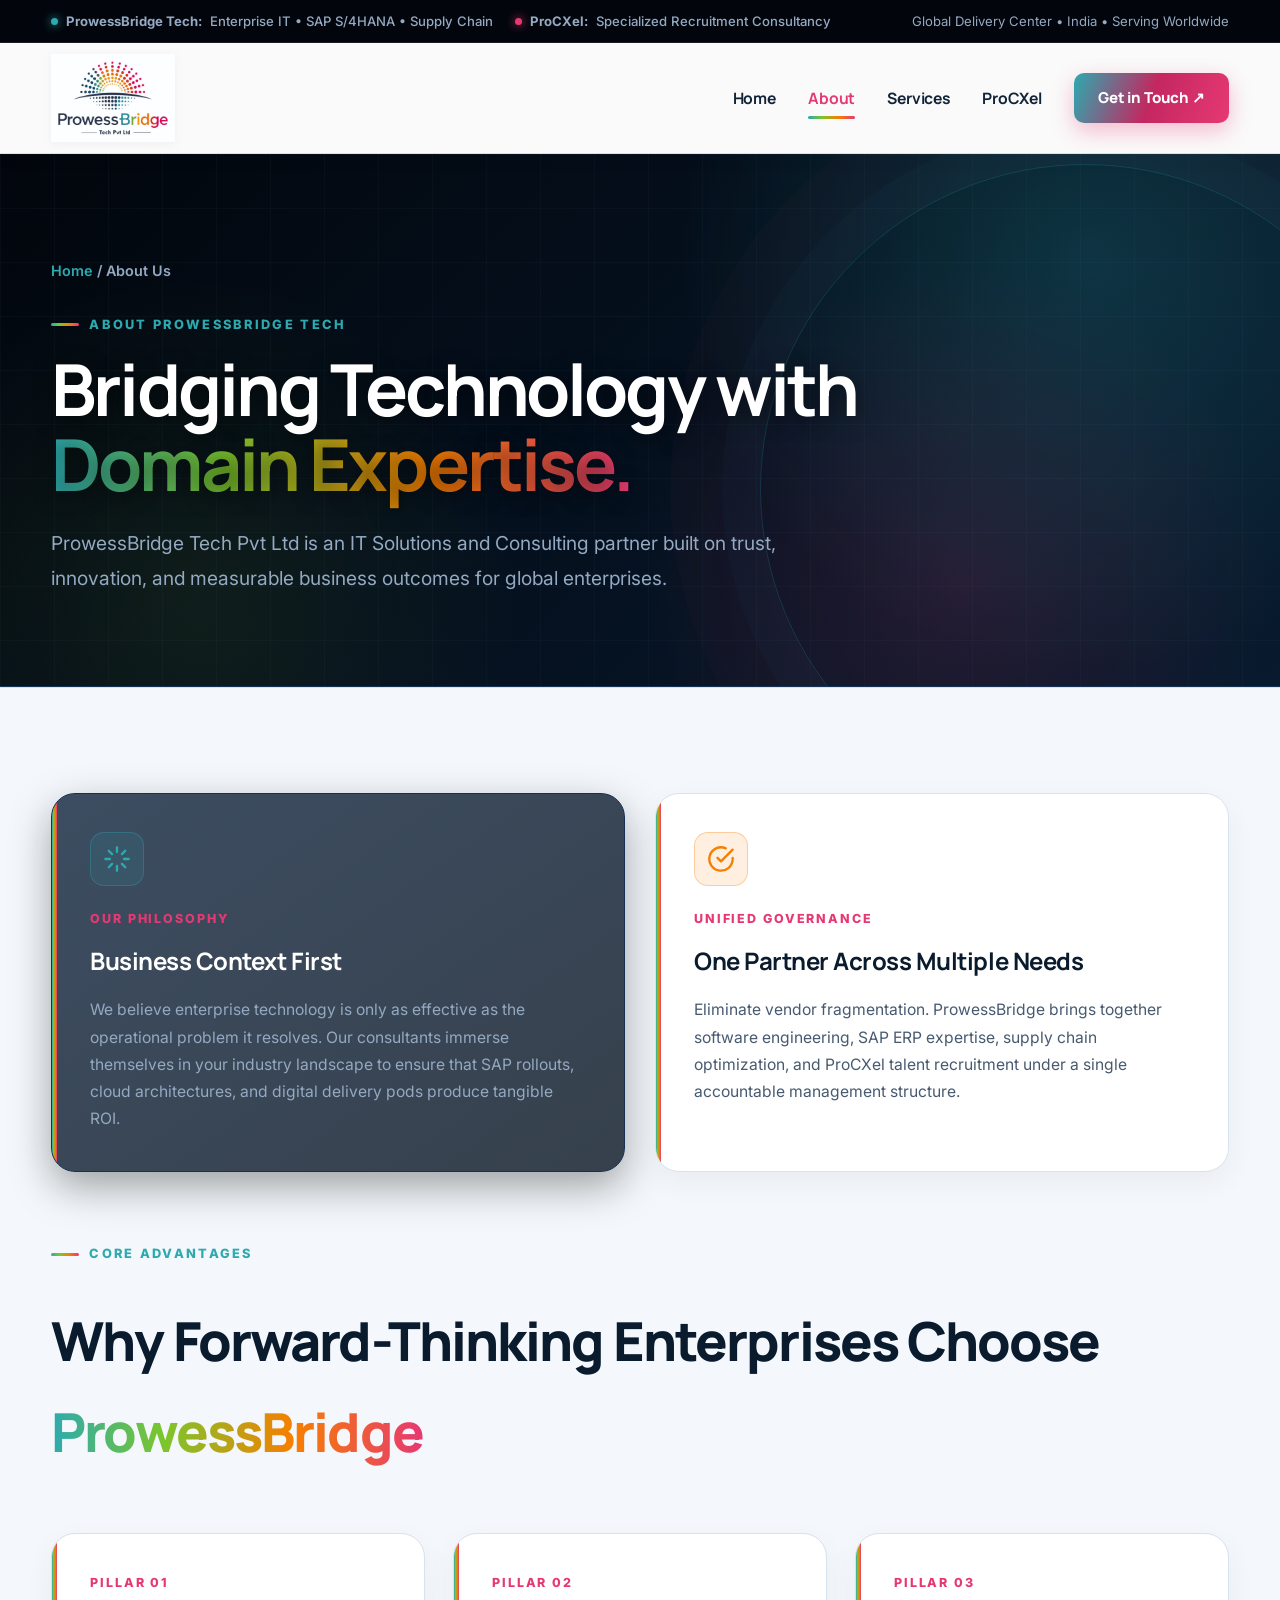
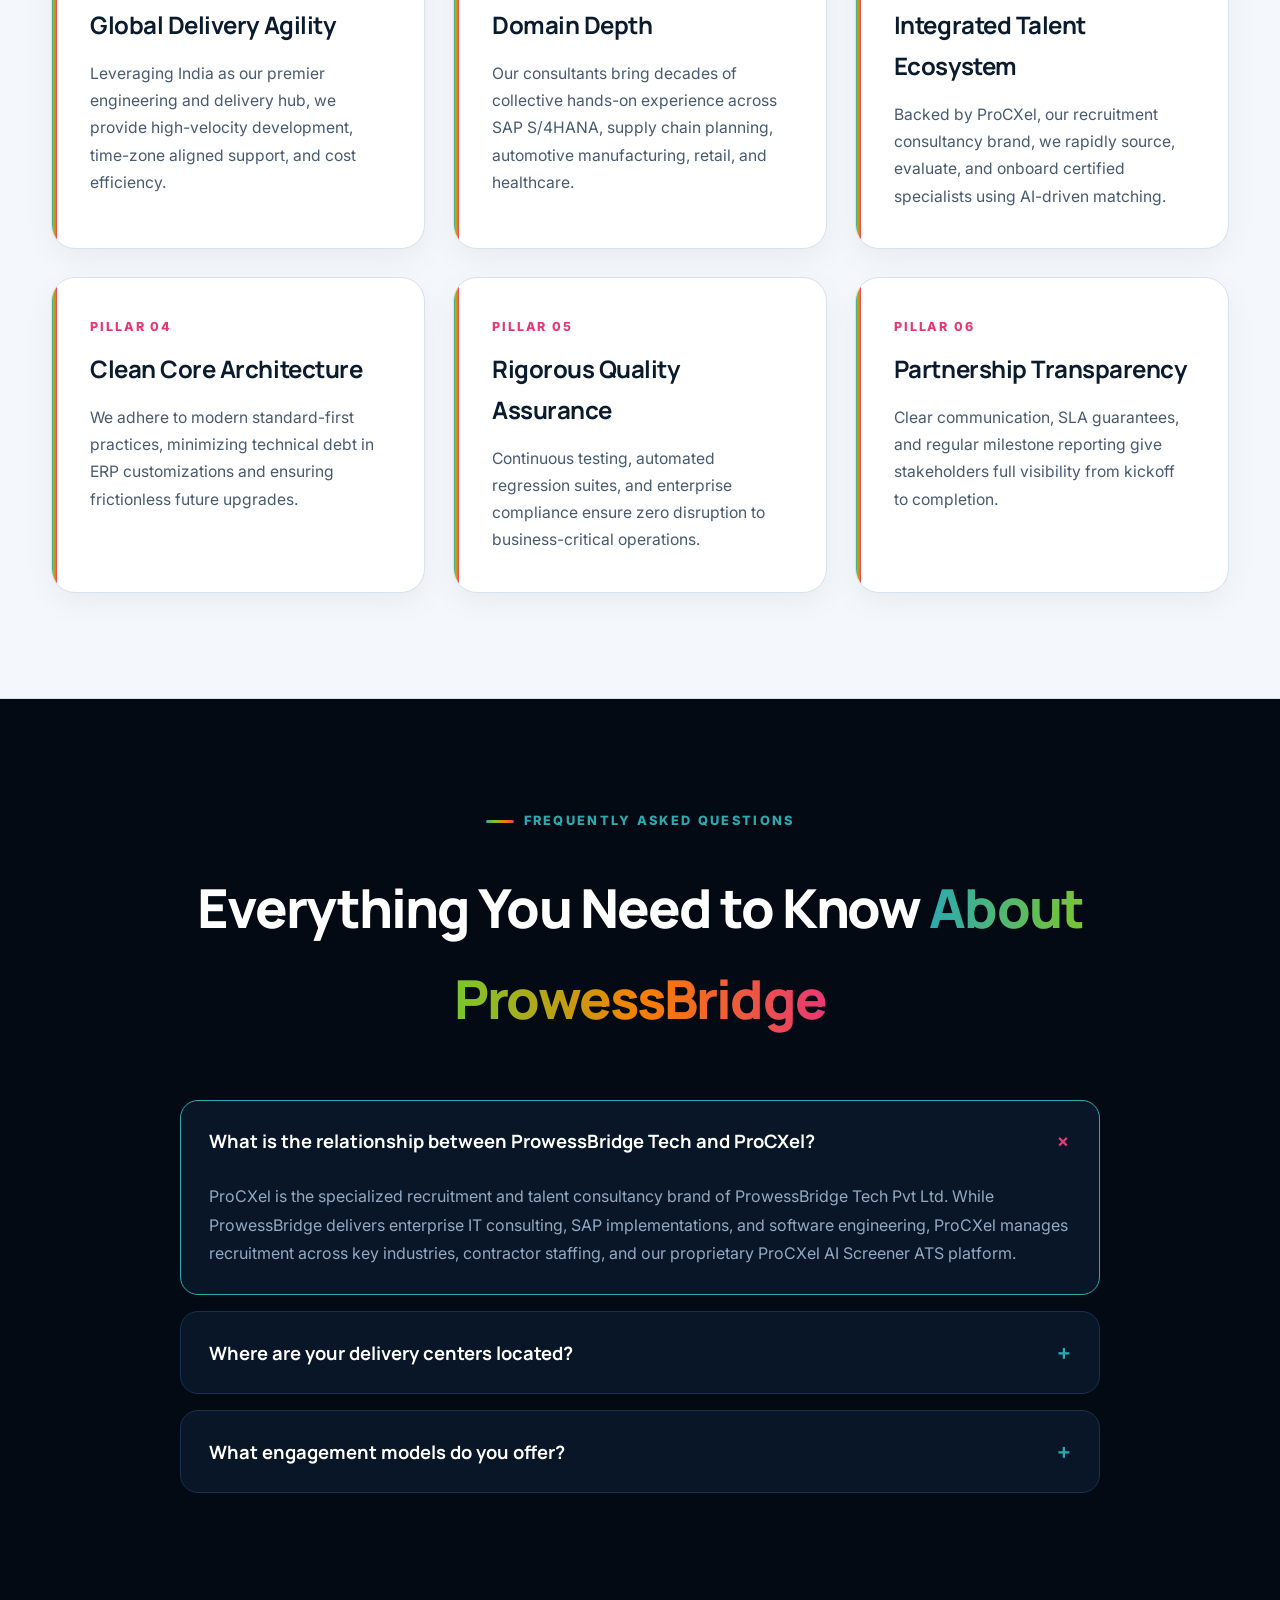
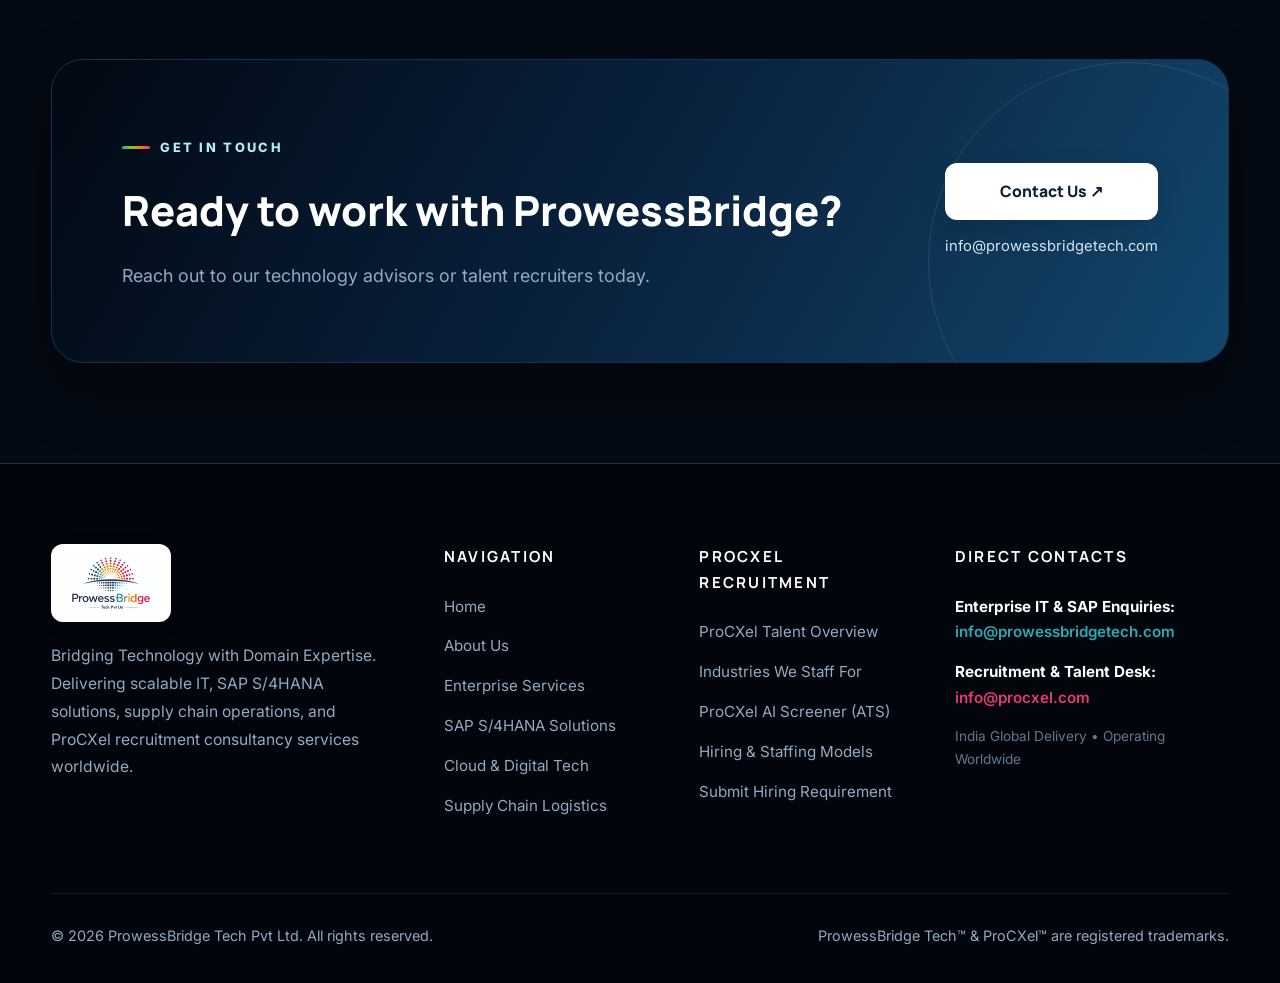
==== about.html @ e3b8aa5f "Initial commit of ProwessBridge Tech website" ====
<!DOCTYPE html>
<html lang="en">
<head>
  <meta charset="UTF-8">
  <meta name="viewport" content="width=device-width, initial-scale=1.0">
  <meta name="description" content="Learn about ProwessBridge Tech Pvt Ltd, our vision, mission, and enterprise capabilities.">
  <title>About Us & Core Mission | ProwessBridge Tech Pvt Ltd</title>
  <link rel="icon" type="image/png" href="assets/favicon.png">
  <link rel="preconnect" href="https://fonts.googleapis.com">
  <link rel="preconnect" href="https://fonts.gstatic.com" crossorigin>
  <link href="https://fonts.googleapis.com/css2?family=Inter:wght@400;500;600;700&family=Manrope:wght@600;700;800&display=swap" rel="stylesheet">
  <link rel="stylesheet" href="styles.css">
</head>
<body>

  <!-- TOP TICKER BAR -->
  <div class="top-bar">
    <div class="container top-bar-in">
      <div class="badges">
        <span class="badge-item"><span class="dot"></span> <strong>ProwessBridge Tech:</strong> Enterprise IT • SAP S/4HANA • Supply Chain</span>
        <span class="badge-item"><span class="dot" style="background:var(--pink); box-shadow:0 0 10px var(--pink);"></span> <strong>ProCXel:</strong> Specialized Recruitment Consultancy</span>
      </div>
      <div>
        <span>Global Delivery Center • India • Serving Worldwide</span>
      </div>
    </div>
  </div>

  <!-- NAVIGATION BAR -->
  <header>
    <div class="container nav-container">
      <a href="index.html" class="logo-wrapper" title="ProwessBridge Tech Pvt Ltd">
        <img src="assets/prowessbridge-logo-crop.png" alt="ProwessBridge Tech Pvt Ltd Official Logo">
      </a>
      
      <button class="hamburger" aria-label="Toggle navigation menu" aria-expanded="false">☰</button>
      
      <nav class="main-nav">
        <a href="index.html" class="">Home</a>
        <a href="about.html" class="active">About</a>
        <a href="services.html" class="">Services</a>
        <a href="procxel.html" class="">ProCXel</a>
        <a href="#contact" class="btn-nav">Get in Touch ↗</a>
      </nav>
    </div>
  </header>


  <section class="page-hero">
    <div class="container">
      <div class="breadcrumb"><a href="index.html">Home</a> / About Us</div>
      <div class="kicker"><span class="kicker-bar"></span> ABOUT PROWESSBRIDGE TECH</div>
      <h1>Bridging Technology with <span class="gradient-text">Domain Expertise.</span></h1>
      <p>ProwessBridge Tech Pvt Ltd is an IT Solutions and Consulting partner built on trust, innovation, and measurable business outcomes for global enterprises.</p>
    </div>
  </section>

  <section class="section section-light">
    <div class="container">
      <div class="grid-2" style="margin-bottom:65px;">
        <div class="card card-dark">
          <div class="icon-badge"><svg xmlns="http://www.w3.org/2000/svg" width="28" height="28" viewBox="0 0 24 24" fill="none" stroke="currentColor" stroke-width="2" stroke-linecap="round" stroke-linejoin="round"><path d="M12 2v4"/><path d="M12 18v4"/><path d="M4.93 4.93l2.83 2.83"/><path d="M16.24 16.24l2.83 2.83"/><path d="M2 12h4"/><path d="M18 12h4"/><path d="M4.93 19.07l2.83-2.83"/><path d="M16.24 7.76l2.83-2.83"/></svg></div>
          <span class="card-tag">OUR PHILOSOPHY</span>
          <h3>Business Context First</h3>
          <p>We believe enterprise technology is only as effective as the operational problem it resolves. Our consultants immerse themselves in your industry landscape to ensure that SAP rollouts, cloud architectures, and digital delivery pods produce tangible ROI.</p>
        </div>
        
        <div class="card">
          <div class="icon-badge orange"><svg xmlns="http://www.w3.org/2000/svg" width="28" height="28" viewBox="0 0 24 24" fill="none" stroke="currentColor" stroke-width="2" stroke-linecap="round" stroke-linejoin="round"><path d="M22 11.08V12a10 10 0 1 1-5.93-9.14"/><polyline points="22 4 12 14.01 9 11.01"/></svg></div>
          <span class="card-tag">UNIFIED GOVERNANCE</span>
          <h3>One Partner Across Multiple Needs</h3>
          <p>Eliminate vendor fragmentation. ProwessBridge brings together software engineering, SAP ERP expertise, supply chain optimization, and ProCXel talent recruitment under a single accountable management structure.</p>
        </div>
      </div>

      <div class="section-header">
        <div class="kicker"><span class="kicker-bar"></span> CORE ADVANTAGES</div>
        <h2>Why Forward-Thinking Enterprises Choose <span class="gradient-text">ProwessBridge</span></h2>
      </div>

      <div class="grid-3">
        <div class="card">
          <span class="card-tag">PILLAR 01</span>
          <h3>Global Delivery Agility</h3>
          <p>Leveraging India as our premier engineering and delivery hub, we provide high-velocity development, time-zone aligned support, and cost efficiency.</p>
        </div>
        <div class="card">
          <span class="card-tag">PILLAR 02</span>
          <h3>Domain Depth</h3>
          <p>Our consultants bring decades of collective hands-on experience across SAP S/4HANA, supply chain planning, automotive manufacturing, retail, and healthcare.</p>
        </div>
        <div class="card">
          <span class="card-tag">PILLAR 03</span>
          <h3>Integrated Talent Ecosystem</h3>
          <p>Backed by ProCXel, our recruitment consultancy brand, we rapidly source, evaluate, and onboard certified specialists using AI-driven matching.</p>
        </div>
        <div class="card">
          <span class="card-tag">PILLAR 04</span>
          <h3>Clean Core Architecture</h3>
          <p>We adhere to modern standard-first practices, minimizing technical debt in ERP customizations and ensuring frictionless future upgrades.</p>
        </div>
        <div class="card">
          <span class="card-tag">PILLAR 05</span>
          <h3>Rigorous Quality Assurance</h3>
          <p>Continuous testing, automated regression suites, and enterprise compliance ensure zero disruption to business-critical operations.</p>
        </div>
        <div class="card">
          <span class="card-tag">PILLAR 06</span>
          <h3>Partnership Transparency</h3>
          <p>Clear communication, SLA guarantees, and regular milestone reporting give stakeholders full visibility from kickoff to completion.</p>
        </div>
      </div>
    </div>
  </section>

  <!-- FAQ SECTION -->
  <section class="section">
    <div class="container" style="max-width:920px;">
      <div class="section-header" style="text-align:center;">
        <div class="kicker"><span class="kicker-bar"></span> FREQUENTLY ASKED QUESTIONS</div>
        <h2>Everything You Need to Know <span class="gradient-text">About ProwessBridge</span></h2>
      </div>

      <div class="faq-container">
        <div class="faq-item open">
          <button class="faq-question">What is the relationship between ProwessBridge Tech and ProCXel?<span class="faq-icon">+</span></button>
          <div class="faq-answer">
            ProCXel is the specialized recruitment and talent consultancy brand of ProwessBridge Tech Pvt Ltd. While ProwessBridge delivers enterprise IT consulting, SAP implementations, and software engineering, ProCXel manages recruitment across key industries, contractor staffing, and our proprietary ProCXel AI Screener ATS platform.
          </div>
        </div>

        <div class="faq-item">
          <button class="faq-question">Where are your delivery centers located?<span class="faq-icon">+</span></button>
          <div class="faq-answer">
            Our primary delivery and technology center is located in India, supported by dedicated client engagement leads serving organizations across North America, Europe, the Middle East, and Asia-Pacific.
          </div>
        </div>

        <div class="faq-item">
          <button class="faq-question">What engagement models do you offer?<span class="faq-icon">+</span></button>
          <div class="faq-answer">
            We offer flexible engagement models tailored to client needs, including Fixed-Price Project Delivery, Time & Materials (T&M), Dedicated Offshore Pods, Application Managed Services (AMS) with 24/7 SLAs, and Contract/Permanent Staffing through ProCXel.
          </div>
        </div>
      </div>
    </div>
  </section>

  <!-- CTA BANNER -->
  <section class="cta-section" id="contact">
    <div class="container">
      <div class="cta-container">
        <div class="cta-text">
          <div class="kicker" style="color:#b2eff2"><span class="kicker-bar"></span> GET IN TOUCH</div>
          <h2>Ready to work with ProwessBridge?</h2>
          <p>Reach out to our technology advisors or talent recruiters today.</p>
        </div>
        <div style="display:flex; flex-direction:column; gap:14px; position:relative; z-index:2;">
          <a href="index.html#contact" class="btn btn-white">Contact Us ↗</a>
          <a href="mailto:info@prowessbridgetech.com" style="color:#d8e5f2; font-size:0.92rem; text-align:center;">info@prowessbridgetech.com</a>
        </div>
      </div>
    </div>
  </section>


  <!-- FOOTER -->
  <footer id="site-footer">
    <div class="container">
      <div class="footer-grid">
        <div class="footer-brand">
          <img src="assets/prowessbridge-logo-crop.png" alt="ProwessBridge Tech Logo">
          <p>Bridging Technology with Domain Expertise. Delivering scalable IT, SAP S/4HANA solutions, supply chain operations, and ProCXel recruitment consultancy services worldwide.</p>
        </div>
        
        <div class="footer-col">
          <h4>Navigation</h4>
          <a href="index.html">Home</a>
          <a href="about.html">About Us</a>
          <a href="services.html">Enterprise Services</a>
          <a href="services.html#sap">SAP S/4HANA Solutions</a>
          <a href="services.html#tech">Cloud & Digital Tech</a>
          <a href="services.html#supply-chain">Supply Chain Logistics</a>
        </div>
        
        <div class="footer-col">
          <h4>ProCXel Recruitment</h4>
          <a href="procxel.html">ProCXel Talent Overview</a>
          <a href="procxel.html#industries-served">Industries We Staff For</a>
          <a href="procxel.html#screener">ProCXel AI Screener (ATS)</a>
          <a href="procxel.html#models">Hiring & Staffing Models</a>
          <a href="procxel.html#hire">Submit Hiring Requirement</a>
        </div>
        
        <div class="footer-col">
          <h4>Direct Contacts</h4>
          <p style="margin-bottom:14px;">
            <strong style="color:#ffffff;">Enterprise IT & SAP Enquiries:</strong><br>
            <a href="mailto:info@prowessbridgetech.com" style="color:var(--teal); font-weight:600;">info@prowessbridgetech.com</a>
          </p>
          <p style="margin-bottom:14px;">
            <strong style="color:#ffffff;">Recruitment & Talent Desk:</strong><br>
            <a href="mailto:info@procxel.com" style="color:var(--pink); font-weight:600;">info@procxel.com</a>
          </p>
          <p style="font-size:0.85rem; color:var(--text-dim); margin-top:14px;">
            India Global Delivery • Operating Worldwide
          </p>
        </div>
      </div>
      
      <div class="footer-bottom">
        <span>© 2026 ProwessBridge Tech Pvt Ltd. All rights reserved.</span>
        <span>ProwessBridge Tech™ & ProCXel™ are registered trademarks.</span>
      </div>
    </div>
  </footer>
  <script src="script.js"></script>

</body>
</html>
---- styles.css ----
/* ============================================================
   ProwessBridge Tech & ProCXel — Ultra-Clear Luxury Tech Design System
   Version: 18.0 Visual Enhancement Masterpiece
   Theme: Obsidian & Sapphire Dark + Crystal Clean Executive Contrast
   Palette:
     - Obsidian Dark: #030812 (Deep Background)
     - Sapphire Slate: #071322 (Section Alt)
     - Glass Card: rgba(13, 29, 49, 0.75) / Solid: #0b1e33
     - Glow Borders: rgba(44, 170, 176, 0.28)
     - Brand Teal: #2caab0 (Glow: rgba(44, 170, 176, 0.35))
     - Brand Green: #7bc62d (Glow: rgba(123, 198, 45, 0.35))
     - Brand Orange: #f77f00 (Glow: rgba(247, 127, 0, 0.35))
     - Brand Pink: #e63973 (Glow: rgba(230, 57, 115, 0.35))
   ============================================================ */

:root {
  /* Dark Canvas */
  --bg-main: #040a14;
  --bg-darker: #02060c;
  --bg-surface: #071526;
  --bg-surface-2: #0b1e36;
  --bg-card: rgba(11, 28, 48, 0.7);
  --bg-card-solid: #0d223a;
  --bg-card-hover: #122c4b;
  
  /* Borders & Glass */
  --border-glass: rgba(255, 255, 255, 0.09);
  --border-card: #163252;
  --border-glow: rgba(44, 170, 176, 0.35);
  
  /* Typography Colors */
  --text-white: #ffffff;
  --text-primary: #e6f0fa;
  --text-secondary: #94a9c2;
  --text-dim: #627791;
  
  /* Light Theme Canvas */
  --bg-light: #f4f8fc;
  --bg-light-surface: #ffffff;
  --text-dark-title: #0a1b2d;
  --text-dark-body: #475a70;
  --border-light: #d6e2ee;
  
  /* Brand Accents */
  --teal: #2caab0;
  --teal-light: #48cfd5;
  --green: #7bc62d;
  --orange: #f77f00;
  --pink: #e63973;
  --pink-light: #ff5c93;
  --navy-accent: #0f2b48;
  
  /* Gradients */
  --gradient-brand: linear-gradient(90deg, #2caab0 0%, #7bc62d 30%, #f77f00 65%, #e63973 100%);
  --gradient-brand-subtle: linear-gradient(90deg, rgba(44,170,176,0.15), rgba(230,57,115,0.15));
  --gradient-btn: linear-gradient(110deg, #0d2642 0%, #153f68 50%, #2caab0 100%);
  --gradient-btn-pink: linear-gradient(110deg, #2caab0 0%, #c42760 50%, #e63973 100%);
  --gradient-card: linear-gradient(145deg, rgba(14, 34, 58, 0.8) 0%, rgba(7, 18, 32, 0.8) 100%);
  --gradient-glow-sphere: radial-gradient(circle, rgba(44, 170, 176, 0.22) 0%, rgba(230, 57, 115, 0.1) 45%, transparent 70%);

  /* Typography */
  --font-heading: 'Manrope', -apple-system, BlinkMacSystemFont, 'Segoe UI', Roboto, sans-serif;
  --font-body: 'Inter', system-ui, -apple-system, 'Segoe UI', sans-serif;
  
  /* Shadows */
  --shadow-sm: 0 4px 15px rgba(0, 0, 0, 0.1);
  --shadow-md: 0 12px 35px rgba(0, 0, 0, 0.25);
  --shadow-lg: 0 25px 60px rgba(0, 0, 0, 0.45);
  --shadow-glow-teal: 0 0 35px rgba(44, 170, 176, 0.2);
  --shadow-glow-pink: 0 0 35px rgba(230, 57, 115, 0.2);
}

/* RESET & CORE */
*, *::before, *::after {
  box-sizing: border-box;
  margin: 0;
  padding: 0;
}

html {
  scroll-behavior: smooth;
  font-size: 16px;
}

body {
  font-family: var(--font-body);
  background-color: var(--bg-main);
  color: var(--text-primary);
  line-height: 1.7;
  overflow-x: hidden;
  -webkit-font-smoothing: antialiased;
  -moz-osx-font-smoothing: grayscale;
}

a {
  text-decoration: none;
  color: inherit;
  transition: all 0.25s ease;
}

ul {
  list-style: none;
}

img {
  max-width: 100%;
  display: block;
}

.container {
  width: min(1240px, 92%);
  margin-inline: auto;
}

/* TOP TICKER BAR */
.top-bar {
  background: var(--bg-darker);
  border-bottom: 1px solid var(--border-glass);
  font-size: 0.82rem;
  color: var(--text-secondary);
  position: relative;
  z-index: 1001;
}

.top-bar-in {
  display: flex;
  justify-content: space-between;
  align-items: center;
  height: 42px;
}

.top-bar .badges {
  display: flex;
  gap: 22px;
  align-items: center;
}

.top-bar .badge-item {
  display: inline-flex;
  align-items: center;
  gap: 8px;
  font-weight: 500;
}

.top-bar .dot {
  width: 7px;
  height: 7px;
  border-radius: 50%;
  background: var(--teal);
  box-shadow: 0 0 10px var(--teal);
}

/* HEADER & NAVBAR (LUXURY GLASS) */
header {
  position: sticky;
  top: 0;
  z-index: 1000;
  background: rgba(255, 255, 255, 0.98);
  backdrop-filter: blur(20px);
  border-bottom: 1px solid var(--border-light);
  box-shadow: 0 4px 20px rgba(0, 0, 0, 0.04);
  transition: all 0.3s ease;
}

.nav-container {
  display: flex;
  justify-content: space-between;
  align-items: center;
  min-height: 110px;
}

.logo-wrapper {
  display: flex;
  align-items: center;
  gap: 12px;
  height: 100px;
  padding: 4px 0;
}

.logo-wrapper img {
  height: 88px;
  width: auto;
  max-width: 240px;
  object-fit: contain;
  filter: drop-shadow(0 2px 4px rgba(0,0,0,0.04));
  transition: transform 0.3s ease;
}

.logo-wrapper:hover img {
  transform: scale(1.02);
}

.main-nav {
  display: flex;
  align-items: center;
  gap: 32px;
}

.main-nav a {
  font-family: var(--font-heading);
  font-size: 0.98rem;
  font-weight: 700;
  color: #122438;
  position: relative;
  padding: 8px 0;
  letter-spacing: -0.01em;
}

.main-nav a::after {
  content: '';
  position: absolute;
  bottom: 0;
  left: 0;
  width: 0%;
  height: 3px;
  background: var(--gradient-brand);
  transition: width 0.28s cubic-bezier(0.2, 0.8, 0.2, 1);
  border-radius: 4px;
}

.main-nav a:hover,
.main-nav a.active {
  color: var(--pink);
}

.main-nav a:hover::after,
.main-nav a.active::after {
  width: 100%;
}

.btn-nav {
  background: var(--gradient-btn-pink) !important;
  color: #ffffff !important;
  padding: 12px 24px !important;
  border-radius: 10px !important;
  font-weight: 800 !important;
  font-size: 0.94rem !important;
  box-shadow: 0 8px 22px rgba(230, 57, 115, 0.32);
}

.btn-nav:hover {
  transform: translateY(-2px);
  box-shadow: 0 12px 28px rgba(230, 57, 115, 0.45);
}

.btn-nav::after {
  display: none !important;
}

.hamburger {
  display: none;
  background: none;
  border: none;
  font-size: 2rem;
  color: #122438;
  cursor: pointer;
  padding: 8px;
}

/* BUTTONS */
.btn {
  display: inline-flex;
  align-items: center;
  justify-content: center;
  gap: 10px;
  padding: 15px 30px;
  border-radius: 12px;
  font-family: var(--font-heading);
  font-size: 0.98rem;
  font-weight: 700;
  cursor: pointer;
  transition: all 0.28s cubic-bezier(0.2, 0.8, 0.2, 1);
  border: none;
}

.btn-primary {
  background: var(--gradient-btn);
  color: #ffffff;
  border: 1px solid rgba(255, 255, 255, 0.15);
  box-shadow: 0 10px 28px rgba(0, 0, 0, 0.35);
}

.btn-primary:hover {
  transform: translateY(-3px);
  box-shadow: 0 16px 38px rgba(44, 170, 176, 0.4);
  border-color: var(--teal);
}

.btn-pink {
  background: var(--gradient-btn-pink);
  color: #ffffff;
  box-shadow: 0 10px 28px rgba(230, 57, 115, 0.35);
}

.btn-pink:hover {
  transform: translateY(-3px);
  box-shadow: 0 16px 38px rgba(230, 57, 115, 0.5);
}

.btn-white {
  background: #ffffff;
  color: #0b1f36;
  box-shadow: 0 10px 28px rgba(0, 0, 0, 0.12);
  font-weight: 800;
}

.btn-white:hover {
  background: #f0f6fc;
  transform: translateY(-2px);
  box-shadow: 0 14px 34px rgba(0, 0, 0, 0.18);
}

.btn-outline {
  border: 1px solid var(--border-card);
  background: rgba(255, 255, 255, 0.04);
  color: var(--text-primary);
  backdrop-filter: blur(10px);
}

.btn-outline:hover {
  background: rgba(255, 255, 255, 0.09);
  border-color: var(--teal);
  transform: translateY(-2px);
}

/* HERO SYSTEM */
.page-hero {
  position: relative;
  overflow: hidden;
  padding: 105px 0 90px;
  background: 
    radial-gradient(circle at 85% 20%, rgba(44, 170, 176, 0.22) 0%, transparent 35%),
    radial-gradient(circle at 75% 80%, rgba(230, 57, 115, 0.14) 0%, transparent 30%),
    radial-gradient(circle at 15% 85%, rgba(123, 198, 45, 0.09) 0%, transparent 28%),
    linear-gradient(135deg, #02060c 0%, #05101e 50%, #081a2e 100%);
  border-bottom: 1px solid var(--border-card);
}

.page-hero::before {
  content: '';
  position: absolute;
  width: 650px;
  height: 650px;
  right: -130px;
  top: 10px;
  border-radius: 50%;
  border: 1px solid rgba(44, 170, 176, 0.22);
  box-shadow: 0 0 0 38px rgba(44, 170, 176, 0.03), 0 0 0 90px rgba(230, 57, 115, 0.02);
  pointer-events: none;
}

.page-hero::after {
  content: '';
  position: absolute;
  inset: 0;
  background-image: linear-gradient(rgba(120, 170, 210, 0.035) 1px, transparent 1px),
                    linear-gradient(90deg, rgba(120, 170, 210, 0.035) 1px, transparent 1px);
  background-size: 54px 54px;
  pointer-events: none;
}

.breadcrumb {
  font-size: 0.9rem;
  color: var(--text-secondary);
  font-weight: 600;
  margin-bottom: 24px;
  position: relative;
  z-index: 2;
}

.breadcrumb a {
  color: var(--teal);
}

.breadcrumb a:hover {
  text-decoration: underline;
}

.kicker {
  display: inline-flex;
  align-items: center;
  gap: 10px;
  font-size: 0.8rem;
  font-weight: 800;
  letter-spacing: 0.18em;
  color: var(--teal);
  text-transform: uppercase;
  margin-bottom: 16px;
  position: relative;
  z-index: 2;
}

.kicker-bar {
  width: 28px;
  height: 3px;
  background: var(--gradient-brand);
  border-radius: 2px;
}

.page-hero h1 {
  font-family: var(--font-heading);
  font-size: clamp(2.6rem, 5.6vw, 4.6rem);
  line-height: 1.05;
  letter-spacing: -0.04em;
  color: var(--text-white);
  margin-bottom: 24px;
  max-width: 950px;
  position: relative;
  z-index: 2;
  text-shadow: 0 4px 20px rgba(0,0,0,0.5);
}

.page-hero p {
  font-size: 1.2rem;
  color: var(--text-secondary);
  max-width: 760px;
  line-height: 1.82;
  position: relative;
  z-index: 2;
}

.gradient-text {
  background: var(--gradient-brand);
  -webkit-background-clip: text;
  background-clip: text;
  color: transparent;
}

/* HOME HERO SPECIFIC */
.hero-grid {
  display: grid;
  grid-template-columns: 1.15fr 0.85fr;
  gap: 55px;
  align-items: center;
  position: relative;
  z-index: 2;
}

.hero-visual {
  position: relative;
  height: 500px;
  display: flex;
  align-items: center;
  justify-content: center;
}

.hero-orb {
  position: absolute;
  width: 460px;
  height: 460px;
  border-radius: 50%;
  background: radial-gradient(circle, rgba(44, 170, 176, 0.2) 0%, rgba(230, 57, 115, 0.09) 50%, transparent 70%);
  border: 1px solid rgba(255, 255, 255, 0.1);
  box-shadow: inset 0 0 40px rgba(44, 170, 176, 0.15);
}

.hero-logo-box {
  position: relative;
  width: 305px;
  height: 305px;
  border-radius: 50%;
  background: #ffffff;
  padding: 38px;
  display: flex;
  align-items: center;
  justify-content: center;
  box-shadow: 0 35px 80px rgba(0, 0, 0, 0.5), 0 0 40px rgba(44, 170, 176, 0.3);
  border: 4px solid rgba(44, 170, 176, 0.4);
  transition: transform 0.4s ease;
}

.hero-logo-box:hover {
  transform: scale(1.04);
}

.hero-logo-box img {
  width: 100%;
  height: 100%;
  object-fit: contain;
}

.floating-pill {
  position: absolute;
  padding: 12px 22px;
  background: rgba(11, 28, 48, 0.9);
  backdrop-filter: blur(16px);
  border: 1px solid var(--border-card);
  border-radius: 30px;
  font-family: var(--font-heading);
  font-size: 0.88rem;
  font-weight: 700;
  box-shadow: 0 14px 35px rgba(0, 0, 0, 0.4);
  animation: floatAnim 4.8s ease-in-out infinite alternate;
  z-index: 3;
}

.pill-1 { top: 6%; left: 1%; color: var(--teal); animation-delay: 0s; }
.pill-2 { top: 10%; right: 0%; color: var(--pink); animation-delay: 1.2s; }
.pill-3 { bottom: 10%; left: 3%; color: var(--orange); animation-delay: 2.4s; }
.pill-4 { bottom: 6%; right: 2%; color: var(--green); animation-delay: 1.8s; }

@keyframes floatAnim {
  0% { transform: translateY(0px); }
  100% { transform: translateY(-16px); }
}

/* STATS STRIP */
.stats-strip {
  background: var(--bg-darker);
  border-bottom: 1px solid var(--border-card);
}

.stats-grid {
  display: grid;
  grid-template-columns: repeat(4, 1fr);
}

.stat-item {
  padding: 38px 30px;
  border-right: 1px solid var(--border-card);
  transition: background 0.3s ease;
}

.stat-item:hover {
  background: rgba(255, 255, 255, 0.02);
}

.stat-item:last-child {
  border-right: none;
}

.stat-num {
  font-family: var(--font-heading);
  font-size: 2.5rem;
  font-weight: 800;
  color: var(--text-white);
  display: block;
  letter-spacing: -0.03em;
  background: var(--gradient-brand);
  -webkit-background-clip: text;
  background-clip: text;
  color: transparent;
}

.stat-label {
  font-size: 0.92rem;
  color: var(--text-secondary);
  margin-top: 6px;
  display: block;
  font-weight: 500;
}

/* SECTIONS (LIGHT & DARK) */
.section {
  padding: 105px 0;
  position: relative;
}

.section-light {
  background: var(--bg-light);
  color: var(--text-dark-title);
  border-top: 1px solid var(--border-light);
  border-bottom: 1px solid var(--border-light);
}

.section-header {
  margin-bottom: 55px;
}

.section-header h2 {
  font-family: var(--font-heading);
  font-size: clamp(2.2rem, 4.2vw, 3.4rem);
  font-weight: 800;
  letter-spacing: -0.035em;
  margin: 14px 0 18px;
  color: var(--text-white);
}

.section-light .section-header h2 {
  color: var(--text-dark-title);
}

.section-header p {
  font-size: 1.15rem;
  color: var(--text-secondary);
  max-width: 700px;
  line-height: 1.78;
}

.section-light .section-header p {
  color: var(--text-dark-body);
}

/* CARD GRIDS */
.grid-2 {
  display: grid;
  grid-template-columns: repeat(2, 1fr);
  gap: 30px;
}

.grid-3 {
  display: grid;
  grid-template-columns: repeat(3, 1fr);
  gap: 28px;
}

.grid-4 {
  display: grid;
  grid-template-columns: repeat(4, 1fr);
  gap: 24px;
}

/* CARDS (HIGH DEPTH & GLOW) */
.card {
  background: #ffffff;
  border: 1px solid var(--border-light);
  border-radius: 24px;
  padding: 38px;
  transition: all 0.35s cubic-bezier(0.2, 0.8, 0.2, 1);
  position: relative;
  overflow: hidden;
  box-shadow: 0 10px 30px rgba(0, 0, 0, 0.05);
}

.card:hover {
  transform: translateY(-8px);
  box-shadow: 0 22px 50px rgba(7, 24, 42, 0.12);
  border-color: #b5cbe0;
}

.card::before {
  content: '';
  position: absolute;
  top: 0;
  left: 0;
  width: 5px;
  height: 100%;
  background: var(--gradient-brand);
}

.card.card-dark {
  background: var(--gradient-card);
  border: 1px solid var(--border-card);
  color: var(--text-primary);
  backdrop-filter: blur(16px);
  box-shadow: 0 15px 40px rgba(0, 0, 0, 0.35);
}

.card.card-dark:hover {
  border-color: var(--teal);
  box-shadow: 0 22px 55px rgba(44, 170, 176, 0.25);
}

/* ICON BADGE CONTAINER */
.icon-badge {
  width: 54px;
  height: 54px;
  border-radius: 14px;
  background: rgba(44, 170, 176, 0.12);
  border: 1px solid rgba(44, 170, 176, 0.3);
  display: flex;
  align-items: center;
  justify-content: center;
  margin-bottom: 22px;
  color: var(--teal);
  font-size: 1.5rem;
}

.icon-badge.pink {
  background: rgba(230, 57, 115, 0.12);
  border-color: rgba(230, 57, 115, 0.3);
  color: var(--pink);
}

.icon-badge.orange {
  background: rgba(247, 127, 0, 0.12);
  border-color: rgba(247, 127, 0, 0.3);
  color: var(--orange);
}

.icon-badge.green {
  background: rgba(123, 198, 45, 0.12);
  border-color: rgba(123, 198, 45, 0.3);
  color: var(--green);
}

.card-tag {
  font-size: 0.78rem;
  font-weight: 800;
  letter-spacing: 0.15em;
  color: var(--pink);
  text-transform: uppercase;
  margin-bottom: 12px;
  display: block;
}

.card h3 {
  font-family: var(--font-heading);
  font-size: 1.5rem;
  font-weight: 700;
  letter-spacing: -0.02em;
  margin-bottom: 14px;
  color: var(--text-dark-title);
}

.card.card-dark h3 {
  color: var(--text-white);
}

.card p {
  font-size: 0.98rem;
  color: var(--text-dark-body);
  line-height: 1.74;
}

.card.card-dark p {
  color: var(--text-secondary);
}

.card ul {
  margin-top: 20px;
}

.card ul li {
  font-size: 0.95rem;
  color: var(--text-dark-body);
  padding: 8px 0;
  display: flex;
  align-items: center;
  gap: 12px;
}

.card.card-dark ul li {
  color: var(--text-secondary);
}

.card ul li::before {
  content: '✓';
  color: var(--teal);
  font-weight: 800;
  font-size: 1.05rem;
}

.card-link {
  display: inline-flex;
  align-items: center;
  gap: 8px;
  font-size: 0.95rem;
  font-weight: 700;
  color: var(--pink);
  margin-top: 24px;
}

.card-link:hover {
  color: var(--teal);
  transform: translateX(6px);
}

/* PROCXEL BRAND STYLING */
.procxel-brand-title {
  font-family: var(--font-heading);
  font-size: 2.8rem;
  font-weight: 800;
  letter-spacing: -0.04em;
  color: #ffffff;
}

.procxel-brand-title span {
  color: var(--teal);
}

.procxel-brand-title strong {
  background: linear-gradient(90deg, var(--green), var(--orange), var(--pink));
  -webkit-background-clip: text;
  background-clip: text;
  color: transparent;
}

.procxel-brand-title small {
  font-size: 1rem;
  color: var(--text-secondary);
  font-weight: 500;
  margin-left: 14px;
}

.procxel-banner {
  background: linear-gradient(135deg, #091f38 0%, #0e2f52 100%);
  border: 1px solid var(--border-card);
  border-radius: 28px;
  padding: 50px;
  margin-top: 50px;
  position: relative;
  overflow: hidden;
  box-shadow: var(--shadow-lg);
}

.procxel-banner::after {
  content: '';
  position: absolute;
  top: -60px;
  right: -60px;
  width: 300px;
  height: 300px;
  border-radius: 50%;
  background: radial-gradient(circle, rgba(44, 170, 176, 0.25), transparent 70%);
}

.tags-cluster {
  display: flex;
  flex-wrap: wrap;
  gap: 12px;
  margin-top: 28px;
}

.tag-badge {
  padding: 10px 20px;
  background: rgba(255, 255, 255, 0.06);
  border: 1px solid rgba(255, 255, 255, 0.12);
  border-radius: 30px;
  font-size: 0.9rem;
  font-weight: 600;
  color: var(--text-primary);
  transition: all 0.25s ease;
}

.tag-badge:hover {
  background: rgba(44, 170, 176, 0.18);
  border-color: var(--teal);
}

/* INTERACTIVE AI SCREENER SIMULATOR (ENHANCED) */
.screener-demo-card {
  background: #020812;
  border: 1px solid var(--border-card);
  border-radius: 22px;
  padding: 36px;
  margin-top: 32px;
  box-shadow: inset 0 2px 20px rgba(0,0,0,0.6);
}

.screener-top {
  display: flex;
  justify-content: space-between;
  align-items: center;
  border-bottom: 1px solid var(--border-card);
  padding-bottom: 20px;
  margin-bottom: 24px;
  flex-wrap: wrap;
  gap: 16px;
}

.screener-metric {
  display: flex;
  gap: 22px;
  align-items: center;
}

.score-circle {
  width: 74px;
  height: 74px;
  border-radius: 50%;
  background: conic-gradient(var(--teal) 0% 96%, #162f4d 96% 100%);
  display: flex;
  align-items: center;
  justify-content: center;
  box-shadow: 0 0 25px rgba(44, 170, 176, 0.35);
  transition: all 0.4s ease;
}

.score-circle-inner {
  width: 60px;
  height: 60px;
  border-radius: 50%;
  background: #020812;
  display: flex;
  align-items: center;
  justify-content: center;
  font-family: var(--font-heading);
  font-weight: 800;
  font-size: 1.2rem;
  color: var(--teal);
}

.skill-bars {
  display: grid;
  grid-template-columns: repeat(2, 1fr);
  gap: 18px;
  margin-top: 22px;
}

.skill-bar-item {
  background: rgba(255, 255, 255, 0.035);
  padding: 16px 20px;
  border-radius: 14px;
  border: 1px solid rgba(255, 255, 255, 0.07);
}

.skill-info {
  display: flex;
  justify-content: space-between;
  font-size: 0.88rem;
  font-weight: 600;
  margin-bottom: 8px;
}

.progress-track {
  height: 7px;
  background: #11263d;
  border-radius: 5px;
  overflow: hidden;
}

.progress-fill {
  height: 100%;
  border-radius: 5px;
  background: var(--gradient-brand);
  transition: width 0.6s cubic-bezier(0.2, 0.8, 0.2, 1);
}

/* INTERACTIVE TABS */
.tabs-nav {
  display: flex;
  gap: 14px;
  border-bottom: 2px solid var(--border-card);
  margin-bottom: 40px;
  overflow-x: auto;
  padding-bottom: 6px;
}

.tab-btn {
  background: none;
  border: none;
  font-family: var(--font-heading);
  font-size: 1.1rem;
  font-weight: 700;
  color: var(--text-secondary);
  padding: 14px 28px;
  cursor: pointer;
  border-radius: 12px 12px 0 0;
  transition: all 0.25s ease;
  position: relative;
  white-space: nowrap;
}

.tab-btn:hover {
  color: #ffffff;
}

.tab-btn.active {
  color: var(--teal);
  background: rgba(44, 170, 176, 0.1);
}

.tab-btn.active::after {
  content: '';
  position: absolute;
  bottom: -8px;
  left: 0;
  right: 0;
  height: 4px;
  background: var(--teal);
  border-radius: 4px;
  box-shadow: 0 0 12px var(--teal);
}

.tab-pane {
  display: none;
  animation: fadeIn 0.4s ease;
}

.tab-pane.active {
  display: block;
}

@keyframes fadeIn {
  from { opacity: 0; transform: translateY(10px); }
  to { opacity: 1; transform: translateY(0); }
}

/* CONTACT & FORMS */
.form-card {
  background: var(--gradient-card);
  border: 1px solid var(--border-card);
  border-radius: 28px;
  padding: 48px;
  box-shadow: var(--shadow-lg);
  backdrop-filter: blur(20px);
}

.form-group {
  margin-bottom: 24px;
}

.form-group label {
  display: block;
  font-family: var(--font-heading);
  font-size: 0.92rem;
  font-weight: 700;
  color: var(--text-primary);
  margin-bottom: 8px;
}

.form-control {
  width: 100%;
  padding: 15px 20px;
  background: rgba(255, 255, 255, 0.045);
  border: 1px solid var(--border-card);
  border-radius: 12px;
  color: #ffffff;
  font-family: var(--font-body);
  font-size: 0.98rem;
  transition: all 0.25s ease;
}

.form-control:focus {
  outline: none;
  border-color: var(--teal);
  background: rgba(255, 255, 255, 0.08);
  box-shadow: 0 0 0 4px rgba(44, 170, 176, 0.2);
}

.form-select {
  appearance: none;
  background-image: url("data:image/svg+xml,%3Csvg xmlns='http://www.w3.org/2000/svg' width='16' height='16' fill='%2394a9c2' viewBox='0 0 16 16'%3E%3Cpath d='M7.247 11.14 2.451 5.658C1.885 5.013 2.345 4 3.204 4h9.592a1 1 0 0 1 .753 1.659l-4.796 5.48a1 1 0 0 1-1.506 0z'/%3E%3C/svg%3E");
  background-repeat: no-repeat;
  background-position: right 20px center;
}

.form-select option {
  background-color: var(--bg-surface);
  color: #ffffff;
}

.form-status {
  padding: 16px;
  border-radius: 12px;
  margin-top: 20px;
  font-size: 0.94rem;
  display: none;
}

.form-status.success {
  display: block;
  background: rgba(123, 198, 45, 0.15);
  border: 1px solid var(--green);
  color: #a2f052;
}

/* FAQ ACCORDION */
.faq-item {
  border: 1px solid var(--border-card);
  border-radius: 18px;
  margin-bottom: 16px;
  background: var(--bg-card);
  overflow: hidden;
  transition: border-color 0.3s ease;
}

.faq-question {
  width: 100%;
  padding: 24px 28px;
  text-align: left;
  background: none;
  border: none;
  color: #ffffff;
  font-family: var(--font-heading);
  font-size: 1.15rem;
  font-weight: 700;
  display: flex;
  justify-content: space-between;
  align-items: center;
  cursor: pointer;
}

.faq-icon {
  font-size: 1.5rem;
  transition: transform 0.3s ease;
  color: var(--teal);
}

.faq-item.open {
  border-color: var(--teal);
}

.faq-item.open .faq-icon {
  transform: rotate(45deg);
  color: var(--pink);
}

.faq-answer {
  max-height: 0;
  overflow: hidden;
  transition: max-height 0.35s ease, padding 0.35s ease;
  padding: 0 28px;
  color: var(--text-secondary);
  font-size: 1rem;
  line-height: 1.8;
}

.faq-item.open .faq-answer {
  max-height: 400px;
  padding: 0 28px 26px 28px;
}

/* CTA BANNER */
.cta-section {
  padding: 45px 0 100px;
}

.cta-container {
  background: linear-gradient(120deg, #020812 0%, #09223e 50%, #12476d 100%);
  border: 1px solid var(--border-card);
  border-radius: 32px;
  padding: 70px;
  display: flex;
  justify-content: space-between;
  align-items: center;
  gap: 50px;
  position: relative;
  overflow: hidden;
  box-shadow: var(--shadow-lg);
}

.cta-container::after {
  content: '';
  position: absolute;
  right: -100px;
  bottom: -100px;
  width: 400px;
  height: 400px;
  border-radius: 50%;
  border: 1px solid rgba(255, 255, 255, 0.1);
  pointer-events: none;
}

.cta-text h2 {
  font-family: var(--font-heading);
  font-size: 2.6rem;
  font-weight: 800;
  color: #ffffff;
  margin-bottom: 16px;
}

.cta-text p {
  color: var(--text-secondary);
  font-size: 1.12rem;
  max-width: 640px;
}

/* FOOTER */
footer {
  background: var(--bg-darker);
  border-top: 1px solid var(--border-card);
  padding: 80px 0 35px;
  font-size: 0.95rem;
  color: var(--text-secondary);
}

.footer-grid {
  display: grid;
  grid-template-columns: 2fr 1.2fr 1.2fr 1.6fr;
  gap: 50px;
  margin-bottom: 60px;
}

.footer-brand img {
  height: 78px;
  width: auto;
  object-fit: contain;
  margin-bottom: 20px;
  background: #ffffff;
  padding: 8px 16px;
  border-radius: 12px;
  box-shadow: 0 4px 15px rgba(0,0,0,0.2);
}

.footer-brand p {
  font-size: 0.98rem;
  line-height: 1.78;
}

.footer-col h4 {
  font-family: var(--font-heading);
  font-size: 0.95rem;
  text-transform: uppercase;
  letter-spacing: 0.15em;
  color: #ffffff;
  margin-bottom: 24px;
}

.footer-col a {
  display: block;
  color: var(--text-secondary);
  margin-bottom: 14px;
}

.footer-col a:hover {
  color: var(--teal);
  transform: translateX(4px);
}

.footer-bottom {
  border-top: 1px solid var(--border-glass);
  padding-top: 30px;
  display: flex;
  justify-content: space-between;
  align-items: center;
  font-size: 0.9rem;
}

/* RESPONSIVE */
@media (max-width: 992px) {
  .hero-grid { grid-template-columns: 1fr; }
  .hero-visual { height: 420px; }
  .grid-4, .grid-3 { grid-template-columns: repeat(2, 1fr); }
  .footer-grid { grid-template-columns: repeat(2, 1fr); }
  .cta-container { flex-direction: column; align-items: flex-start; padding: 50px 38px; }
  .skill-bars { grid-template-columns: 1fr; }
}

@media (max-width: 768px) {
  .nav-container { min-height: 92px; }
  .logo-wrapper { height: 82px; }
  .logo-wrapper img { height: 72px; }
  .main-nav {
    display: none;
    position: absolute;
    top: 94px;
    left: 4%;
    right: 4%;
    background: #ffffff;
    border: 1px solid var(--border-light);
    border-radius: 20px;
    padding: 28px;
    flex-direction: column;
    align-items: stretch;
    box-shadow: 0 30px 70px rgba(0, 0, 0, 0.22);
    gap: 20px;
  }
  .main-nav.open { display: flex; }
  .hamburger { display: block; }
  .stats-grid { grid-template-columns: repeat(2, 1fr); }
  .grid-2, .grid-3, .grid-4 { grid-template-columns: 1fr; }
  .footer-grid { grid-template-columns: 1fr; }
  .top-bar-in { justify-content: center; }
  .top-bar .badges span:last-child { display: none; }
  .top-bar-in > div:last-child { display: none; }
  .page-hero { padding: 80px 0 65px; }
  .screener-top { flex-direction: column; align-items: flex-start; }
}
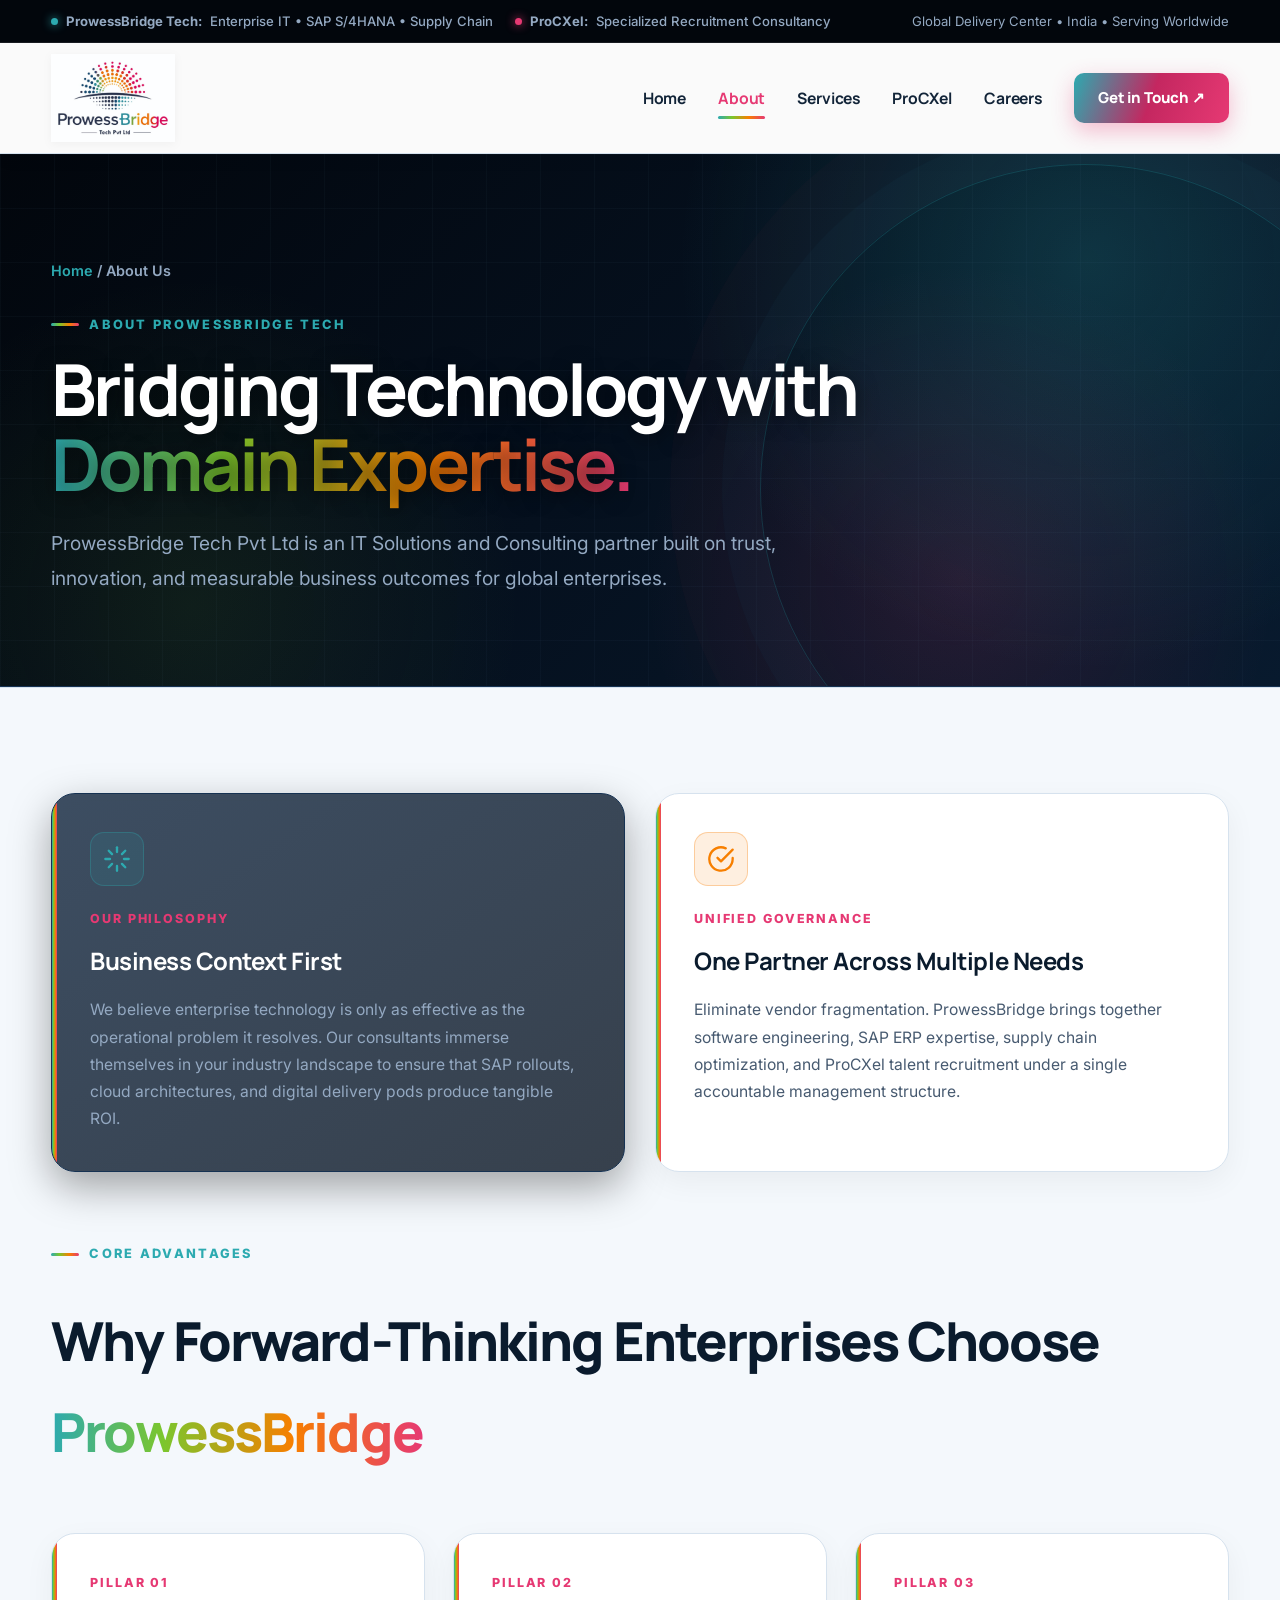
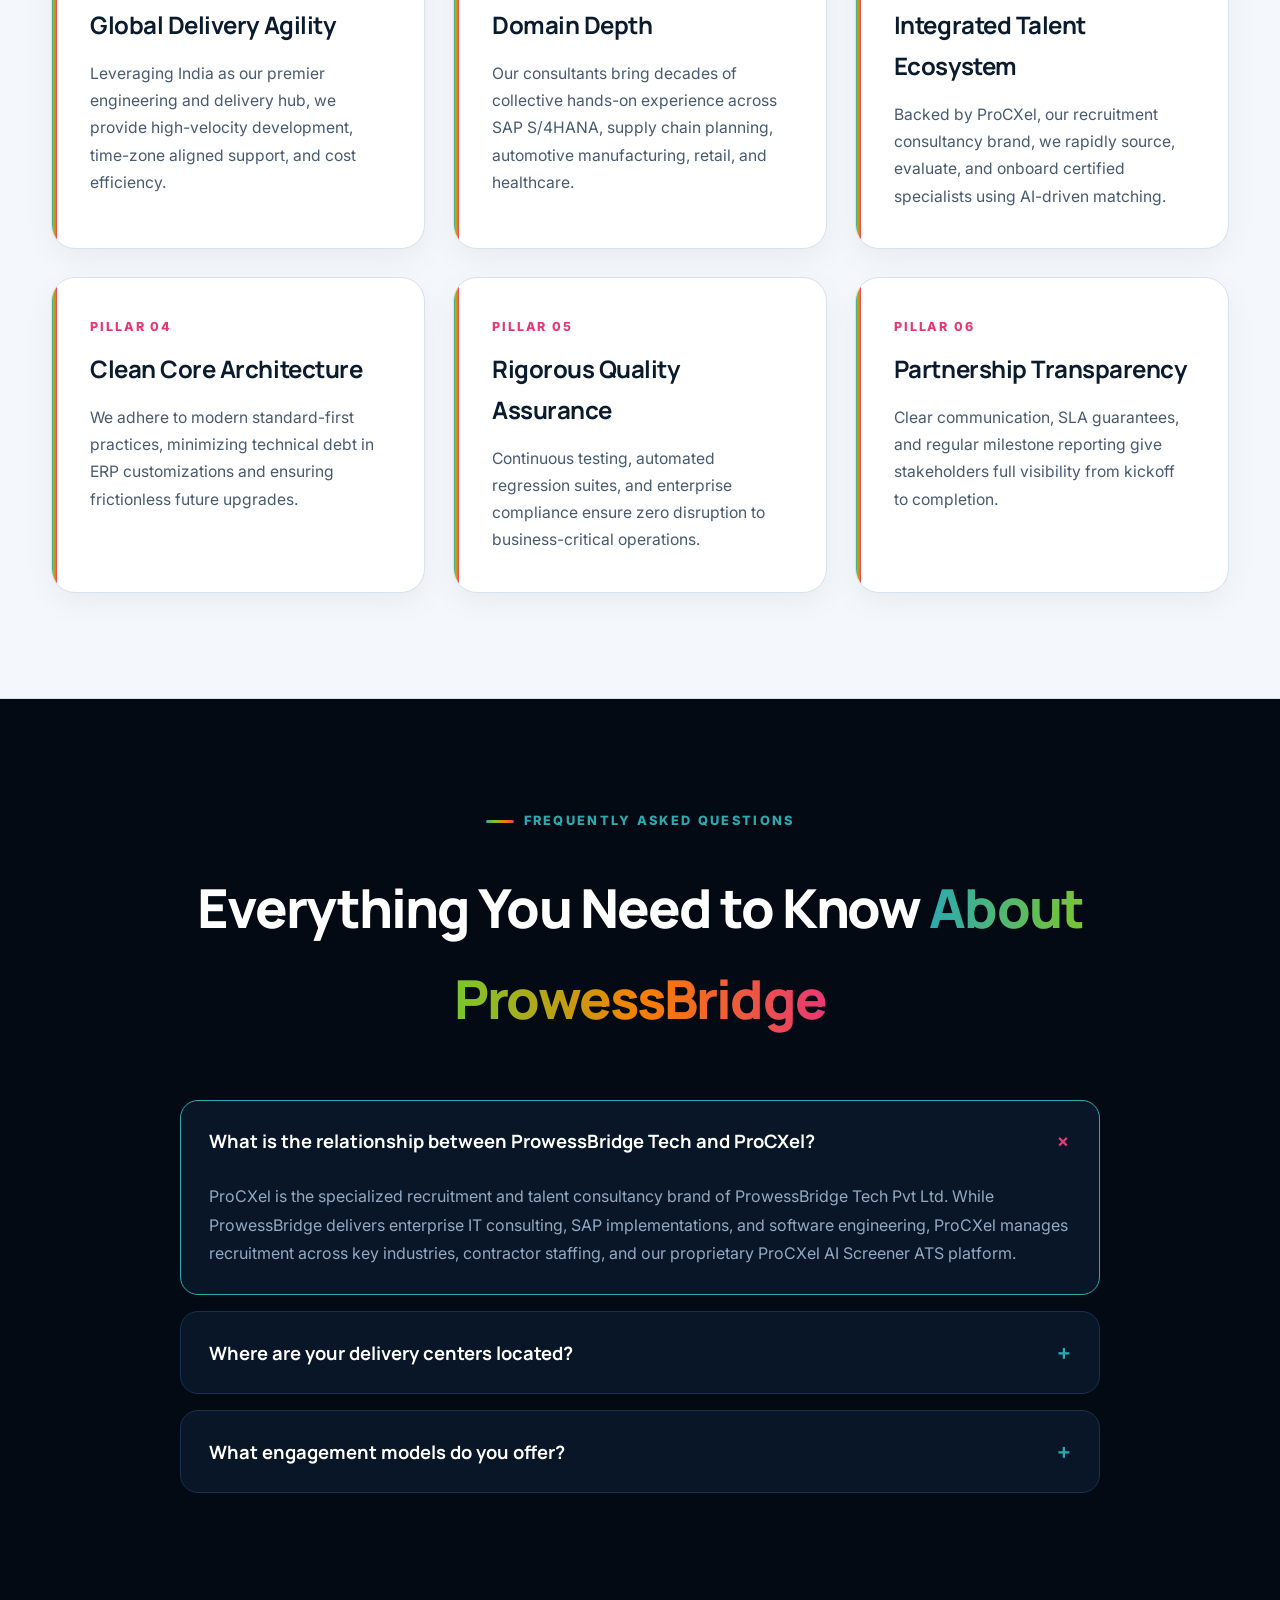
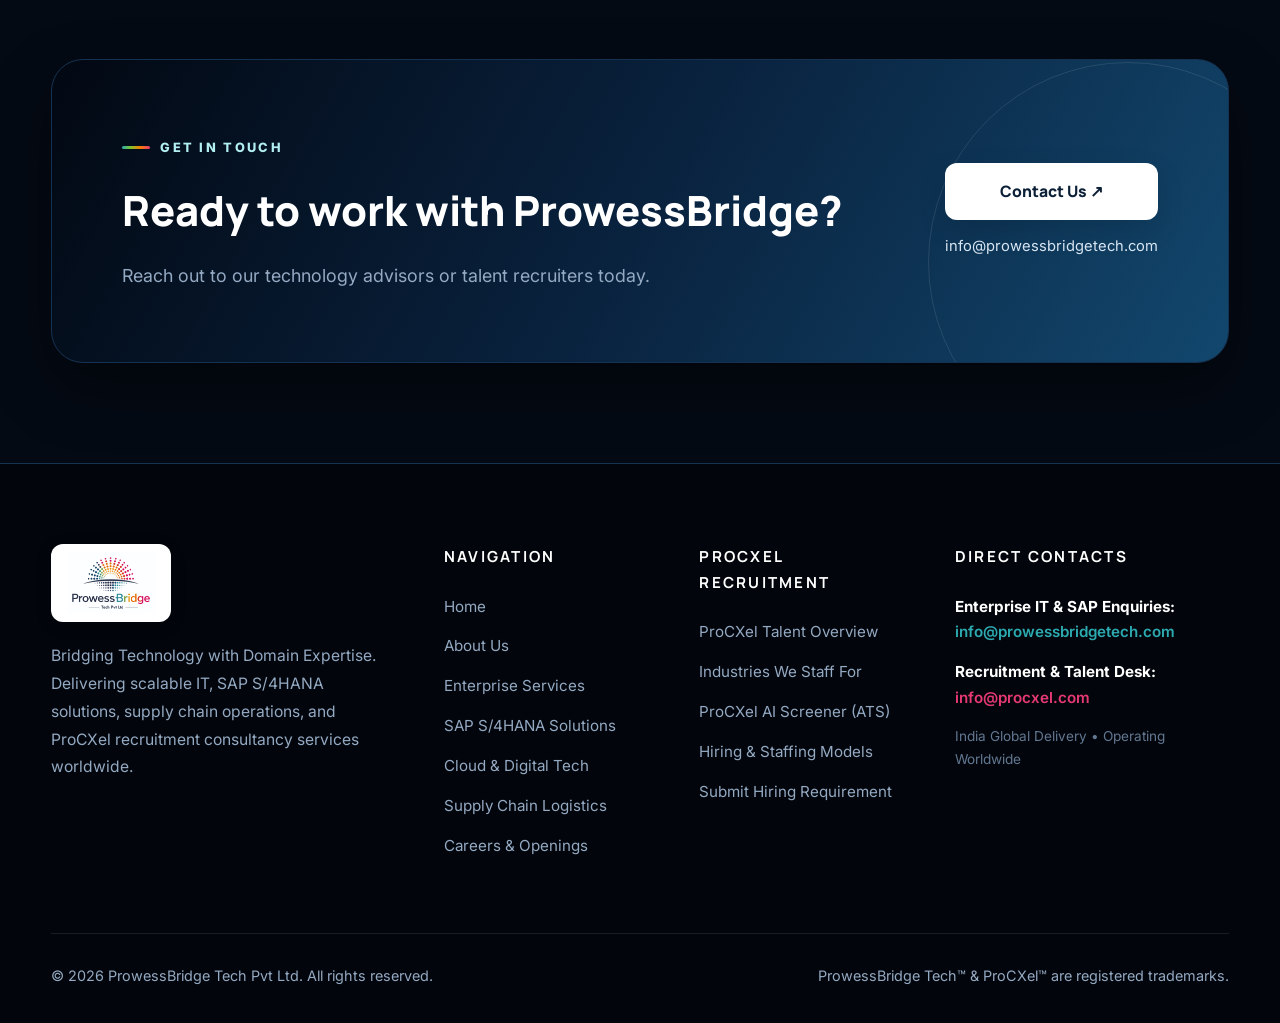
==== commit a215ccd6: "Add Careers page with job listings and CV/Cover Letter application form modal" ====
--- a/about.html
+++ b/about.html
@@ -5,7 +5,7 @@
   <meta name="viewport" content="width=device-width, initial-scale=1.0">
   <meta name="description" content="Learn about ProwessBridge Tech Pvt Ltd, our vision, mission, and enterprise capabilities.">
   <title>About Us & Core Mission | ProwessBridge Tech Pvt Ltd</title>
-  <link rel="icon" type="image/png" href="assets/favicon.png">
+  <link rel="icon" type="image/png" href="[data-uri]">
   <link rel="preconnect" href="https://fonts.googleapis.com">
   <link rel="preconnect" href="https://fonts.gstatic.com" crossorigin>
   <link href="https://fonts.googleapis.com/css2?family=Inter:wght@400;500;600;700&family=Manrope:wght@600;700;800&display=swap" rel="stylesheet">
@@ -30,7 +30,7 @@
   <header>
     <div class="container nav-container">
       <a href="index.html" class="logo-wrapper" title="ProwessBridge Tech Pvt Ltd">
-        <img src="assets/prowessbridge-logo-crop.png" alt="ProwessBridge Tech Pvt Ltd Official Logo">
+        <img src="[data-uri]" alt="ProwessBridge Tech Pvt Ltd Official Logo">
       </a>
       
       <button class="hamburger" aria-label="Toggle navigation menu" aria-expanded="false">☰</button>
@@ -40,6 +40,7 @@
         <a href="about.html" class="active">About</a>
         <a href="services.html" class="">Services</a>
         <a href="procxel.html" class="">ProCXel</a>
+        <a href="careers.html">Careers</a>
         <a href="#contact" class="btn-nav">Get in Touch ↗</a>
       </nav>
     </div>
@@ -169,7 +170,7 @@
     <div class="container">
       <div class="footer-grid">
         <div class="footer-brand">
-          <img src="assets/prowessbridge-logo-crop.png" alt="ProwessBridge Tech Logo">
+          <img src="[data-uri]